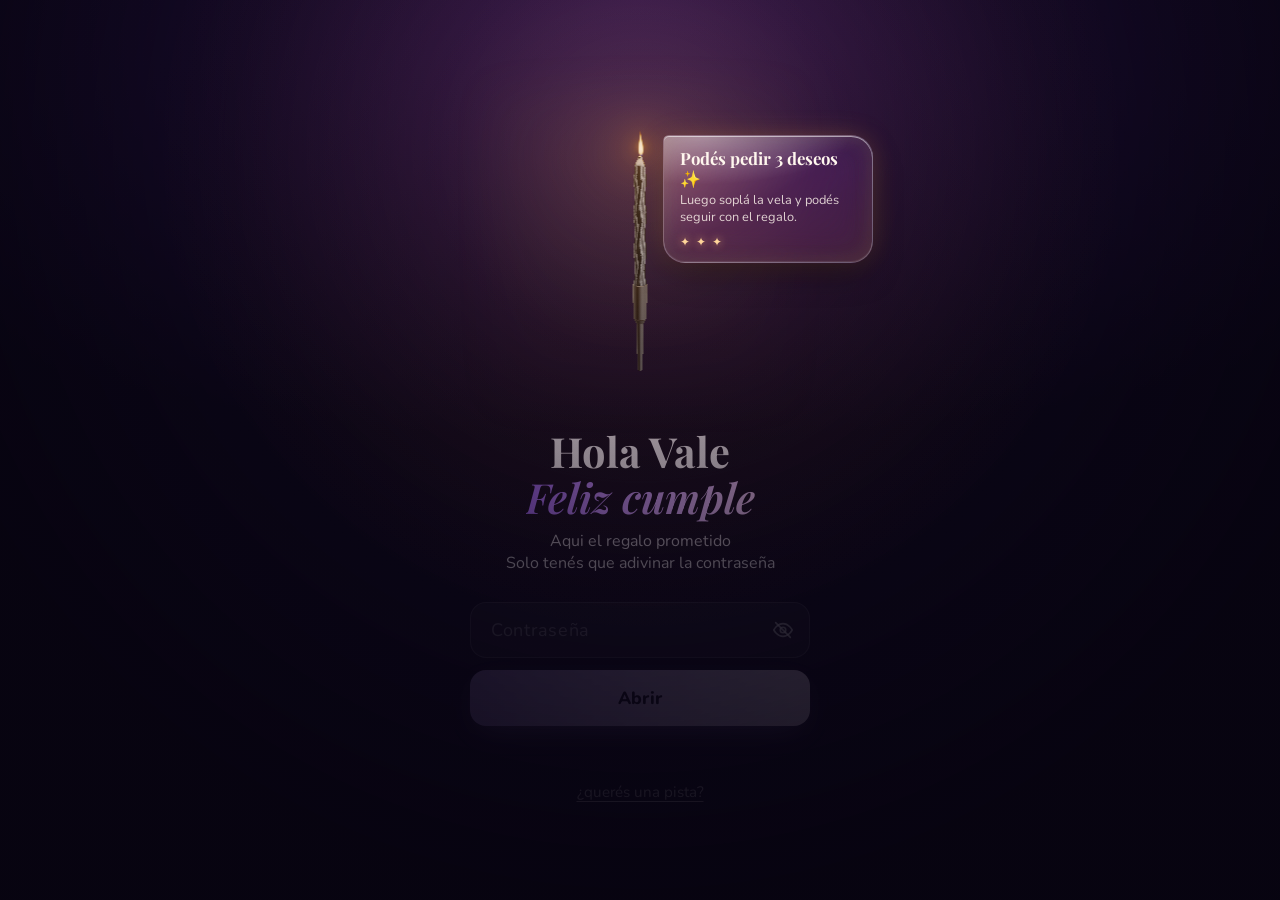
==== index.html @ 66f15e85 "Regalo de cumpleaños: vela con deseos, contraseña y carta que se desenrolla Co-Authored-By: Claude O" ====
<!doctype html>
<html lang="es">
<head>
  <meta charset="utf-8">
  <meta name="viewport" content="width=device-width, initial-scale=1, viewport-fit=cover">
  <meta name="theme-color" content="#110a22">
  <meta name="robots" content="noindex">
  <link rel="icon" href="data:image/svg+xml,<svg xmlns=%22http://www.w3.org/2000/svg%22 viewBox=%220 0 100 100%22><text y=%22.9em%22 font-size=%2290%22>🎁</text></svg>">
  <title>Un regalo para vos</title>
  <link rel="preconnect" href="https://fonts.googleapis.com">
  <link rel="preconnect" href="https://fonts.gstatic.com" crossorigin>
  <link href="https://fonts.googleapis.com/css2?family=Caveat:wght@500;700&family=Nunito:wght@400;600;800&family=Playfair+Display:ital,wght@0,700;1,600&display=swap" rel="stylesheet">
  <link rel="stylesheet" href="css/base.css?v=6">
  <link rel="stylesheet" href="css/login.css?v=6">
  <link rel="prefetch" href="carta.html">
  <script src="js/config.js?v=6" defer></script>
  <script src="js/fondo.js?v=6" defer></script>
  <script src="js/vela-espiral.js?v=6" defer></script>
  <script src="js/login.js?v=6" defer></script>
</head>
<body>
  <div class="sparkles" aria-hidden="true"></div>

  <main class="login">
    <!-- Con la vela prendida la página queda a oscuras y solo la ilumina la llama -->
    <div class="penumbra" aria-hidden="true"></div>

    <!-- Vela 3D (js/vela-espiral.js): se prende sola al entrar, se gira arrastrando y se sopla tocándola -->
    <div class="vela">
      <vela-espiral controls="false" wheel-zoom="false" zoom="5.6" target-y="0.1"></vela-espiral>
      <div class="deseos" role="status">
        <p class="deseos__titulo"></p>
        <p class="deseos__texto"></p>
        <span class="deseos__estrellas" aria-hidden="true"><i>✦</i><i>✦</i><i>✦</i></span>
      </div>
    </div>

    <h1 class="login__title">Hola Vale<br><em>Feliz cumple</em></h1>
    <p class="login__sub">Aqui el regalo prometido<br>Solo tenés que adivinar la contraseña</p>

    <form class="login__form" novalidate>
      <label class="sr-only" for="pass">Contraseña</label>
      <div class="field">
        <input id="pass" type="password" placeholder="Contraseña"
               autocomplete="off" autocapitalize="none" autocorrect="off" spellcheck="false" enterkeyhint="go">
        <button type="button" class="field__eye" aria-label="Mostrar contraseña" aria-pressed="false">
          <svg viewBox="0 0 24 24" width="22" height="22" fill="none" stroke="currentColor" stroke-width="1.8" stroke-linecap="round" stroke-linejoin="round">
            <path d="M2 12s3.6-7 10-7 10 7 10 7-3.6 7-10 7S2 12 2 12Z"/>
            <circle cx="12" cy="12" r="3"/>
            <path class="field__eye-off" d="M4 4l16 16"/>
          </svg>
        </button>
      </div>
      <button class="btn" type="submit">Abrir</button>
      <p class="login__msg" role="status" aria-live="polite"></p>
    </form>

    <button type="button" class="login__hint">¿querés una pista?</button>
  </main>
</body>
</html>
---- css/base.css ----
:root {
  --bg-1: #110a22;
  --bg-2: #36195e;
  --accent: #a66bff;
  --accent-2: #f0c8ff;
  --text: #f8f2ff;
  --text-soft: rgba(248, 242, 255, 0.72);

  --paper: #ecd8ae;
  --paper-burn: #7a4a1e;
  --ink: #3a2614;
  --ribbon: #7b35d4;
  --ribbon-dark: #4d1a8f;
  --ribbon-light: #a774f2;

  --safe-top: env(safe-area-inset-top, 0px);
  --safe-bottom: env(safe-area-inset-bottom, 0px);
}

*,
*::before,
*::after {
  box-sizing: border-box;
  margin: 0;
  padding: 0;
}

html {
  -webkit-text-size-adjust: 100%;
  background: var(--bg-1);
}

body {
  min-height: 100dvh;
  background: radial-gradient(120% 70% at 50% 0%, var(--bg-2), var(--bg-1) 70%) no-repeat, var(--bg-1);
  color: var(--text);
  font-family: 'Nunito', system-ui, sans-serif;
  -webkit-tap-highlight-color: transparent;
  overscroll-behavior: none;
  animation: entrar 0.6s ease-out both;
}

body.is-leaving {
  opacity: 0;
  transition: opacity 0.4s ease-in;
}

@keyframes entrar {
  from { opacity: 0; }
}

button,
input {
  font: inherit;
  color: inherit;
}

button {
  border: 0;
  background: none;
  cursor: pointer;
  touch-action: manipulation;
  -webkit-user-select: none;
  user-select: none;
}

.sr-only {
  position: absolute;
  width: 1px;
  height: 1px;
  overflow: hidden;
  clip-path: inset(50%);
  white-space: nowrap;
}

/* Destellos que suben por el fondo (los crea js/fondo.js) */
.sparkles {
  position: fixed;
  inset: 0;
  overflow: hidden;
  pointer-events: none;
  z-index: 0;
}

.sparkles span {
  position: absolute;
  bottom: -10px;
  border-radius: 50%;
  background: var(--accent-2);
  box-shadow: 0 0 6px 1px rgba(240, 200, 255, 0.6);
  opacity: 0;
  will-change: transform, opacity;
  animation: subir linear infinite;
}

@keyframes subir {
  0% { transform: translate3d(0, 0, 0); opacity: 0; }
  15% { opacity: 0.9; }
  85% { opacity: 0.6; }
  100% { transform: translate3d(var(--drift, 0px), -105dvh, 0); opacity: 0; }
}

@media (prefers-reduced-motion: reduce) {
  *,
  *::before,
  *::after {
    animation-duration: 0.01ms !important;
    animation-iteration-count: 1 !important;
    transition-duration: 0.01ms !important;
  }

  .sparkles { display: none; }
}
---- css/login.css ----
.login {
  position: relative;
  z-index: 1;
  min-height: 100dvh;
  display: flex;
  flex-direction: column;
  align-items: center;
  justify-content: center;
  gap: 10px;
  padding: calc(var(--safe-top) + 24px) 24px calc(var(--safe-bottom) + 24px);
  text-align: center;
  overflow-x: clip; /* el canvas de la vela desborda su caja hacia los costados */
}

/* Vela */
.vela {
  position: relative;
  margin-bottom: 6px;
}

/* Alta y angosta como la vela, y lo más grande que permita la pantalla sin empujar el formulario */
.vela vela-espiral {
  height: clamp(220px, 36dvh, 360px);
  width: auto;
  aspect-ratio: 3 / 5;
}

/* Penumbra: con la vela prendida todo queda a oscuras salvo lo que alcanza la luz de la llama.
   --fx/--fy (posición de la llama) y --luz (intensidad que titila) los actualiza js/login.js */
.penumbra {
  position: fixed;
  inset: 0;
  z-index: 2;
  pointer-events: none;
  background: radial-gradient(circle at var(--fx, 50%) var(--fy, 25%),
    rgba(6, 3, 14, 0) 0,
    rgba(6, 3, 14, 0.22) 12vmax,
    rgba(6, 3, 14, 0.6) 32vmax,
    rgba(6, 3, 14, 0.88) 60vmax);
  opacity: 0;
  transition: opacity 1.4s ease;
}

/* Resplandor cálido de la llama sobre la página */
.penumbra::after {
  content: '';
  position: absolute;
  inset: 0;
  background: radial-gradient(circle at var(--fx, 50%) var(--fy, 25%),
    rgba(255, 160, 70, 0.2) 0,
    rgba(255, 120, 40, 0.07) 16vmax,
    rgba(255, 120, 40, 0) 38vmax);
  opacity: var(--luz, 0);
}

body.is-lit .penumbra { opacity: 1; }

/* Globo de los deseos, estilo vidrio líquido. Sale de la llama hacia el costado (--llama-x/y desde js/login.js). */
.deseos {
  position: absolute;
  z-index: 3;
  left: calc(var(--llama-x, 50%) + 22px);
  top: max(calc(var(--llama-y, 30%) - 14px), 8px);
  width: max-content;
  max-width: min(210px, calc(100vw - var(--globo-x, 50vw) - 22px - 14px));
  padding: 12px 16px 12px;
  border-radius: 6px 22px 22px 22px;
  text-align: left;
  color: #fff7ee;
  background:
    linear-gradient(150deg, rgba(255, 255, 255, 0.24), rgba(255, 255, 255, 0.06) 50%, rgba(255, 180, 110, 0.12));
  -webkit-backdrop-filter: blur(16px) saturate(180%);
  backdrop-filter: blur(16px) saturate(180%);
  border: 1px solid rgba(255, 255, 255, 0.26);
  box-shadow:
    inset 0 1px 0 rgba(255, 255, 255, 0.55),
    inset 0 -1px 1px rgba(255, 255, 255, 0.1),
    inset 0 0 20px rgba(255, 200, 140, 0.1),
    0 14px 34px -10px rgba(0, 0, 0, 0.6),
    0 0 30px -8px rgba(255, 160, 80, 0.45);
  opacity: 0;
  transform: translate(-10px, -4px) scale(0.5);
  transform-origin: 0 0;
  transition: opacity 0.3s ease, transform 0.3s ease;
  pointer-events: none;
}

.deseos.is-visible {
  opacity: 1;
  transform: none;
  transition: opacity 0.4s ease, transform 0.7s cubic-bezier(0.34, 1.56, 0.64, 1);
}

/* Reflejo especular del vidrio */
.deseos::before {
  content: '';
  position: absolute;
  inset: 0;
  border-radius: inherit;
  background: radial-gradient(130% 70% at 18% 0%, rgba(255, 255, 255, 0.32), rgba(255, 255, 255, 0) 55%);
  pointer-events: none;
}

.deseos__titulo {
  position: relative;
  font-family: 'Playfair Display', serif;
  font-weight: 700;
  font-size: 1.05rem;
  line-height: 1.2;
}

.deseos__texto {
  position: relative;
  margin-top: 4px;
  font-size: 0.8rem;
  line-height: 1.35;
  color: rgba(255, 247, 238, 0.82);
}

.deseos__estrellas {
  position: relative;
  display: flex;
  gap: 6px;
  margin-top: 8px;
  font-size: 0.75rem;
  font-style: normal;
  color: #ffd59a;
}

.deseos__estrellas i {
  font-style: normal;
  text-shadow: 0 0 8px rgba(255, 190, 110, 0.9);
  animation: titilar 1.8s ease-in-out infinite;
}

.deseos__estrellas i:nth-child(2) { animation-delay: 0.3s; }
.deseos__estrellas i:nth-child(3) { animation-delay: 0.6s; }

@keyframes titilar {
  50% { opacity: 0.35; transform: scale(0.8); }
}

/* Textos */
.login__title {
  font-family: 'Playfair Display', serif;
  font-size: clamp(2rem, 9vw, 2.6rem);
  line-height: 1.1;
}

.login__title em {
  font-weight: 600;
  background: linear-gradient(90deg, var(--accent), var(--accent-2));
  -webkit-background-clip: text;
  background-clip: text;
  color: transparent;
}

.login__sub {
  color: var(--text-soft);
  margin-bottom: 18px;
}

/* Formulario */
.login__form {
  width: min(100%, 340px);
  display: flex;
  flex-direction: column;
  gap: 12px;
}

/* Bloqueado hasta que soplen la vela (js/login.js) */
.login__form,
.login__hint { transition: opacity 0.5s ease, filter 0.5s ease; }

.login__form[inert],
.login__hint[inert] {
  opacity: 0.45;
  filter: saturate(0.5);
}

.login__form.shake { animation: shake 0.45s cubic-bezier(0.36, 0.07, 0.19, 0.97); }

@keyframes shake {
  20%, 60% { transform: translateX(-10px); }
  40%, 80% { transform: translateX(10px); }
}

.field { position: relative; }

.field input {
  width: 100%;
  height: 56px;
  padding: 0 54px 0 20px;
  border-radius: 16px;
  border: 1px solid rgba(255, 255, 255, 0.18);
  background: rgba(255, 255, 255, 0.08);
  font-size: 18px; /* 16px o más evita el zoom automático de iOS */
  letter-spacing: 0.04em;
  outline: none;
  transition: border-color 0.2s, background-color 0.2s;
}

.field input::placeholder { color: rgba(248, 242, 255, 0.45); }

.field input:focus {
  border-color: var(--accent-2);
  background: rgba(255, 255, 255, 0.12);
}

.field__eye {
  position: absolute;
  top: 0;
  right: 0;
  width: 54px;
  height: 56px;
  display: grid;
  place-items: center;
  color: var(--text-soft);
}

.field__eye-off { opacity: 1; transition: opacity 0.2s; }
.field__eye[aria-pressed='true'] .field__eye-off { opacity: 0; }

.btn {
  height: 56px;
  border-radius: 16px;
  background: linear-gradient(90deg, var(--accent), var(--accent-2));
  color: #1e0f36;
  font-weight: 800;
  font-size: 1.1rem;
  letter-spacing: 0.02em;
  box-shadow: 0 10px 30px -10px rgba(166, 107, 255, 0.7);
  transition: transform 0.15s ease;
}

.btn:active { transform: scale(0.97); }

.login__msg {
  min-height: 1.5em;
  color: #e2b8ff;
  font-weight: 600;
}

.login__msg.is-hint { color: var(--accent-2); }
.is-unlocked .login__msg { color: #9ff0c9; }

.login__hint {
  padding: 10px 14px;
  color: var(--text-soft);
  text-decoration: underline;
  text-underline-offset: 4px;
  font-size: 0.95rem;
}

.login__hint.is-highlight { color: var(--accent-2); animation: latir 1.4s ease-in-out infinite; }

@keyframes latir {
  50% { transform: scale(1.06); }
}
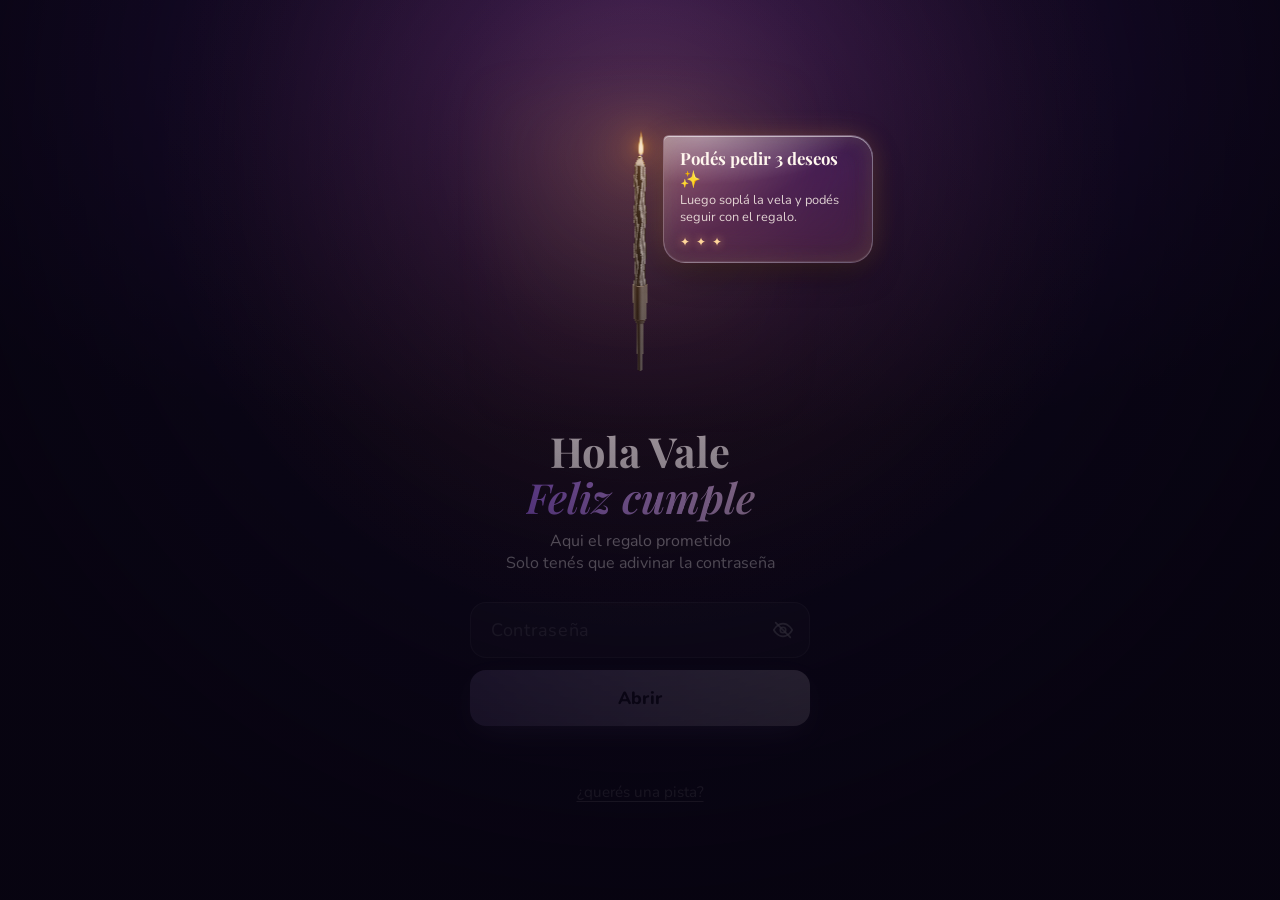
==== commit 31479586: "Moño más chico y realista, texto de la carta escrito en orden, sin confeti - Moño 30% más chico, con" ====
--- a/index.html
+++ b/index.html
@@ -10,13 +10,13 @@
   <link rel="preconnect" href="https://fonts.googleapis.com">
   <link rel="preconnect" href="https://fonts.gstatic.com" crossorigin>
   <link href="https://fonts.googleapis.com/css2?family=Caveat:wght@500;700&family=Nunito:wght@400;600;800&family=Playfair+Display:ital,wght@0,700;1,600&display=swap" rel="stylesheet">
-  <link rel="stylesheet" href="css/base.css?v=6">
-  <link rel="stylesheet" href="css/login.css?v=6">
+  <link rel="stylesheet" href="css/base.css?v=7">
+  <link rel="stylesheet" href="css/login.css?v=7">
   <link rel="prefetch" href="carta.html">
-  <script src="js/config.js?v=6" defer></script>
-  <script src="js/fondo.js?v=6" defer></script>
-  <script src="js/vela-espiral.js?v=6" defer></script>
-  <script src="js/login.js?v=6" defer></script>
+  <script src="js/config.js?v=7" defer></script>
+  <script src="js/fondo.js?v=7" defer></script>
+  <script src="js/vela-espiral.js?v=7" defer></script>
+  <script src="js/login.js?v=7" defer></script>
 </head>
 <body>
   <div class="sparkles" aria-hidden="true"></div>
